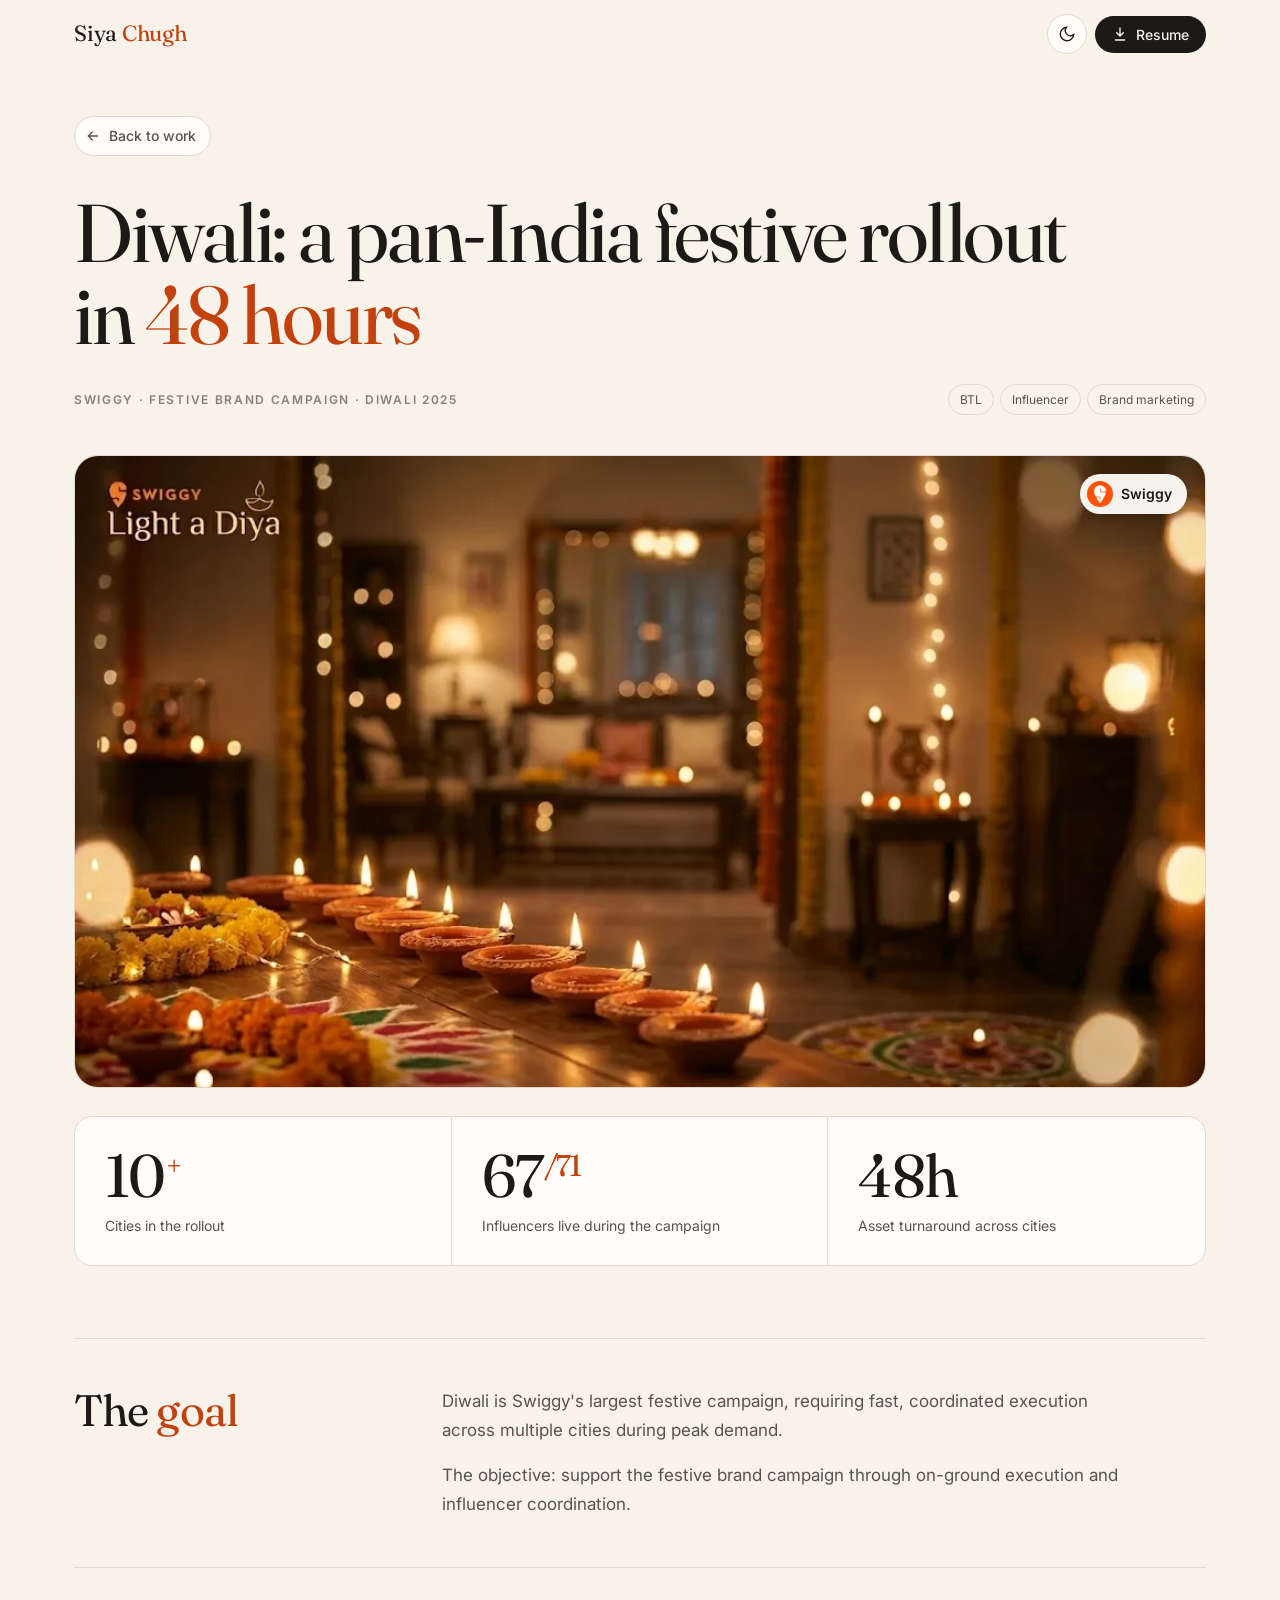
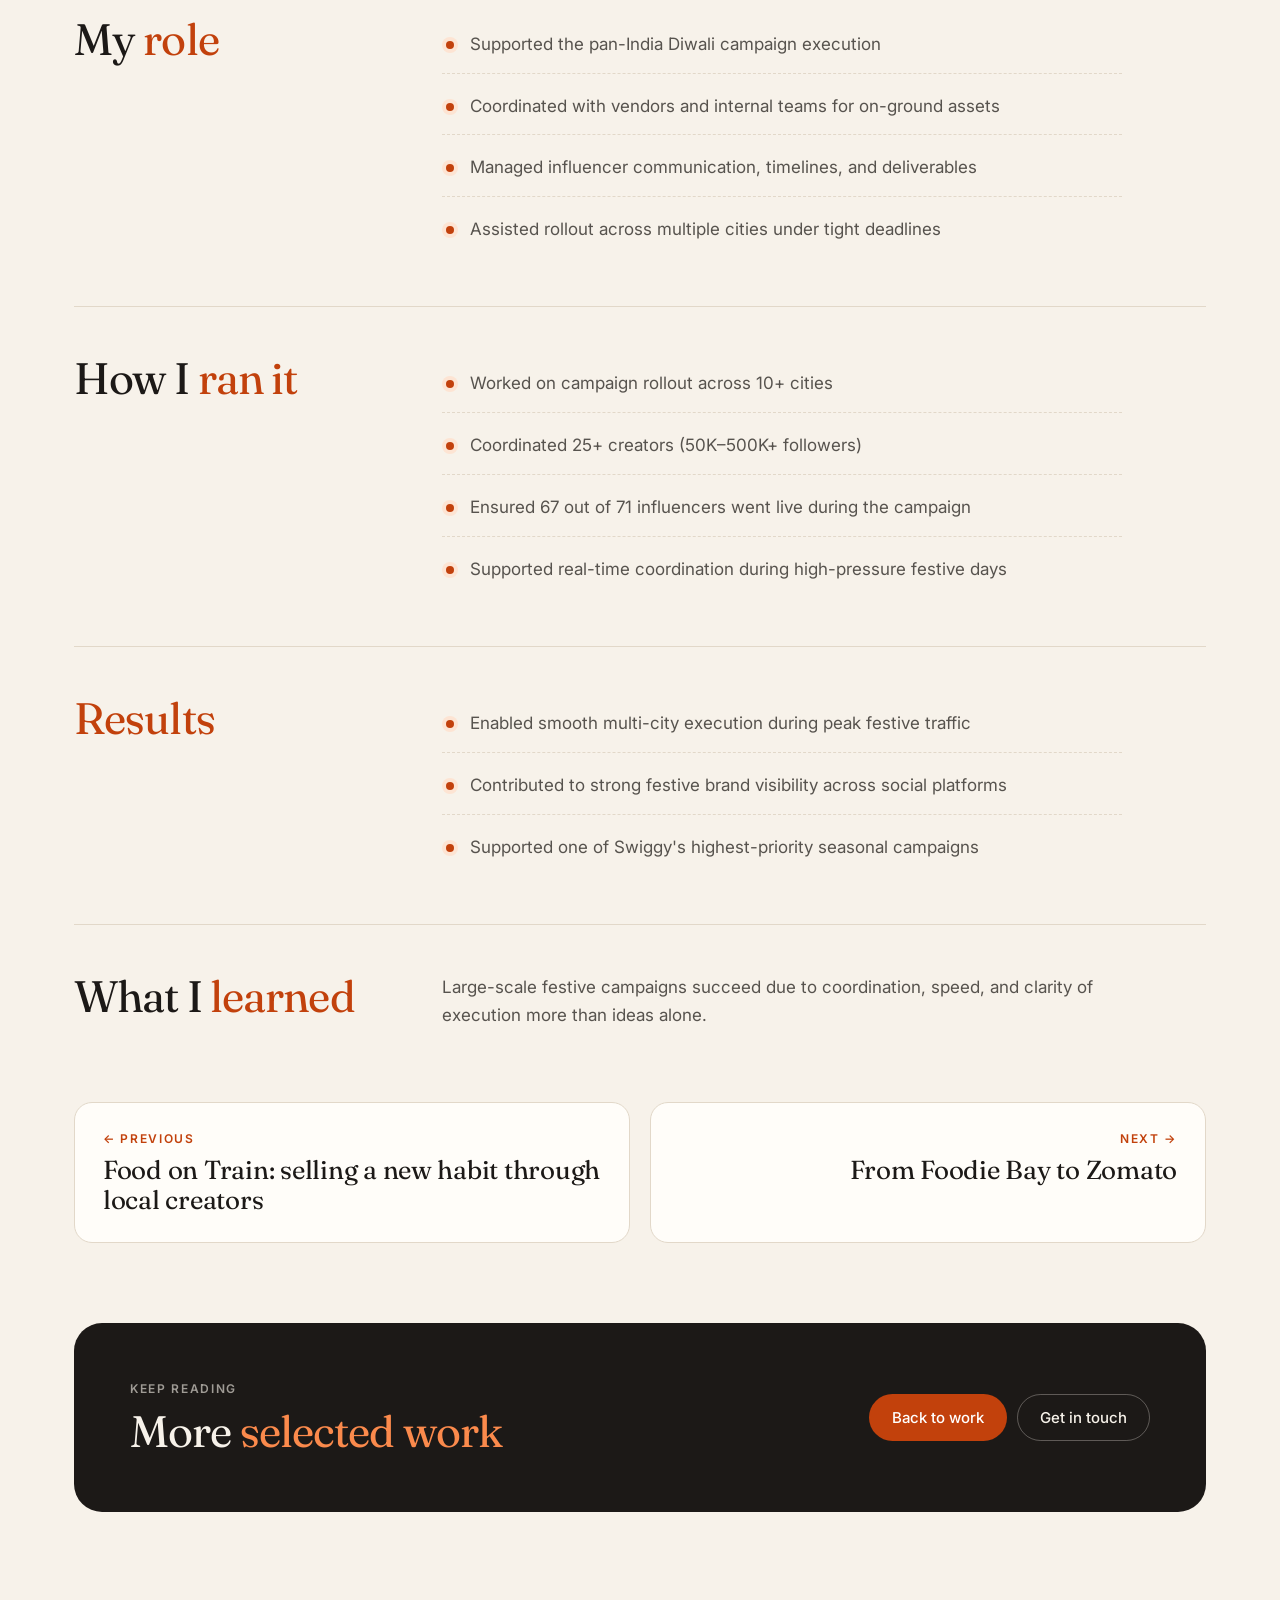
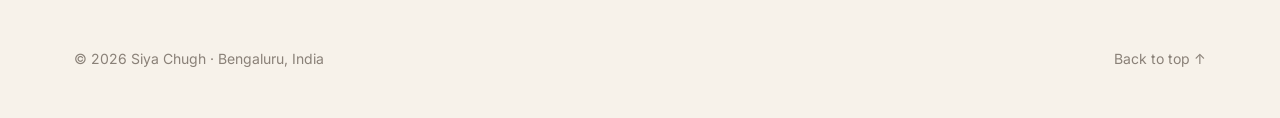
==== diwali-campaign/index.html @ 82281cc4 "Redesign pass: fonts, layout, article pages, creator reels, favicon, analytics - Drop italics; logo " ====
<!doctype html>
<html lang="en">
<head>
<meta charset="utf-8">
<meta name="viewport" content="width=device-width, initial-scale=1">
<title>Diwali campaign | Siya Chugh</title>
<meta name="description" content="Case study: on-ground execution and influencer coordination for Swiggy&#x27;s pan-India Diwali campaign across 10+ cities.">
<meta property="og:title" content="Diwali: a pan-India festive rollout in 48 hours">
<meta property="og:description" content="Swiggy&#x27;s largest festive campaign, rolled out across 10+ cities with 67 of 71 influencers live.">
<meta property="og:type" content="article">
<meta property="og:image" content="https://www.siyachugh.in/assets/diwali-og.jpg">
<meta property="og:image:width" content="1200">
<meta property="og:image:height" content="630">
<meta property="og:image:alt" content="Swiggy &#x27;Light a Diya&#x27; Diwali campaign visual: a row of lit diyas in a decorated home">
<meta name="twitter:card" content="summary_large_image">
<meta name="twitter:image" content="https://www.siyachugh.in/assets/diwali-og.jpg">
<link rel="icon" href="../favicon.ico" sizes="48x48">
<link rel="icon" type="image/png" sizes="32x32" href="../favicon-32.png">
<link rel="icon" type="image/png" sizes="192x192" href="../favicon-192.png">
<link rel="apple-touch-icon" href="../apple-touch-icon.png">
<link rel="preconnect" href="https://fonts.googleapis.com">
<link rel="preconnect" href="https://fonts.gstatic.com" crossorigin>
<link href="https://fonts.googleapis.com/css2?family=Fraunces:opsz,wght@9..144,400;9..144,600&family=Inter:wght@400;500;600&display=swap" rel="stylesheet">
<link rel="stylesheet" href="../assets/case.css">
</head>
<body>

<nav id="nav">
  <div class="wrap">
    <a href="../#work" class="logo" aria-label="Siya Chugh, go to work">Siya <span>Chugh</span></a>
    <div class="nav-right">
      <button class="icon-btn" id="theme" aria-label="Toggle colour theme">
        <svg viewBox="0 0 24 24" fill="none" stroke="currentColor" stroke-width="1.8" stroke-linecap="round"><path d="M21 12.8A9 9 0 1 1 11.2 3a7 7 0 0 0 9.8 9.8z"/></svg>
      </button>
      <a class="btn btn-primary" href="../Siya_Chugh_resume.pdf" download>
        <svg viewBox="0 0 24 24" fill="none" stroke="currentColor" stroke-width="2" stroke-linecap="round" stroke-linejoin="round"><path d="M12 3v12m0 0-5-5m5 5 5-5M5 21h14"/></svg><span>Resume</span>
      </a>
    </div>
  </div>
</nav>

<header class="cs-hero">
  <div class="wrap">
    <a class="back rv" href="../#work"><svg viewBox="0 0 24 24" fill="none" stroke="currentColor" stroke-width="2" stroke-linecap="round"><path d="M19 12H5m6-6-6 6 6 6"/></svg>Back to work</a>
    <h1 class="rv">Diwali: a pan-India festive rollout in <em>48 hours</em></h1>
    <div class="cs-meta rv">
      <div class="eyebrow">Swiggy · Festive brand campaign · Diwali 2025</div>
      <div class="tags"><span class="tag">BTL</span><span class="tag">Influencer</span><span class="tag">Brand marketing</span></div>
    </div>
    <div class="cover rv"><span class="brand-badge"><img src="../assets/swiggy-logo.webp" alt="">Swiggy</span><img src="../assets/swiggy-diwali-cover.webp" alt="Swiggy &#x27;Light a Diya&#x27; Diwali campaign visual: a row of lit diyas in a decorated home"></div>
    <div class="facts rv">
      <div class="fact"><div class="num">10<sup>+</sup></div><p>Cities in the rollout</p></div>
      <div class="fact"><div class="num">67<sup>/71</sup></div><p>Influencers live during the campaign</p></div>
      <div class="fact"><div class="num">48h</div><p>Asset turnaround across cities</p></div>
    </div>
  </div>
</header>

<main class="cs-body">
  <div class="wrap">

    <section class="block rv" id="goal">
      <div class="block-head"><h2>The <em>goal</em></h2></div>
      <div class="prose">
        <p>Diwali is Swiggy's largest festive campaign, requiring fast, coordinated execution across multiple cities during peak demand.</p>
        <p>The objective: support the festive brand campaign through on-ground execution and influencer coordination.</p>
      </div>
    </section>

    <section class="block rv" id="role">
      <div class="block-head"><h2>My <em>role</em></h2></div>
      <div class="prose">
        <ul class="results">
          <li>Supported the pan-India Diwali campaign execution</li>
          <li>Coordinated with vendors and internal teams for on-ground assets</li>
          <li>Managed influencer communication, timelines, and deliverables</li>
          <li>Assisted rollout across multiple cities under tight deadlines</li>
        </ul>
      </div>
    </section>

    <section class="block rv" id="how">
      <div class="block-head"><h2>How I <em>ran it</em></h2></div>
      <div class="prose">
        <ul class="results">
          <li>Worked on campaign rollout across 10+ cities</li>
          <li>Coordinated 25+ creators (50K–500K+ followers)</li>
          <li>Ensured 67 out of 71 influencers went live during the campaign</li>
          <li>Supported real-time coordination during high-pressure festive days</li>
        </ul>
      </div>
    </section>

    <section class="block rv" id="results">
      <div class="block-head"><h2><em>Results</em></h2></div>
      <div class="prose">
        <ul class="results">
          <li>Enabled smooth multi-city execution during peak festive traffic</li>
          <li>Contributed to strong festive brand visibility across social platforms</li>
          <li>Supported one of Swiggy's highest-priority seasonal campaigns</li>
        </ul>
      </div>
    </section>

    <section class="block rv" id="learned">
      <div class="block-head"><h2>What I <em>learned</em></h2></div>
      <div class="prose">
        <p>Large-scale festive campaigns succeed due to coordination, speed, and clarity of execution more than ideas alone.</p>
      </div>
    </section>

    <div class="pager rv" role="navigation" aria-label="More articles">
      <a class="pv" href="../food-on-train/"><small>← Previous</small><span>Food on Train: selling a new habit through local creators</span></a>
      <a class="nx" href="../foodie-bay-to-zomato/"><small>Next →</small><span>From Foodie Bay to Zomato</span></a>
    </div>

  </div>
</main>

<section class="cs-next">
  <div class="wrap">
    <div class="next rv">
      <div><div class="eyebrow">Keep reading</div><h2>More <em>selected work</em></h2></div>
      <div style="display:flex;gap:10px;flex-wrap:wrap">
        <a class="btn btn-accent" href="../#work">Back to work</a>
        <a class="btn btn-ghost" href="../#contact">Get in touch</a>
      </div>
    </div>
  </div>
</section>

<footer>
  <div class="wrap"><span>© 2026 Siya Chugh · Bengaluru, India</span><a href="#" style="text-decoration:none">Back to top ↑</a></div>
</footer>

<script src="../assets/case.js"></script>
<script>window.va=window.va||function(){(window.vaq=window.vaq||[]).push(arguments)};</script>
<script defer src="/_vercel/insights/script.js"></script>
</body>
</html>
---- assets/case.css ----
/* Shared styles for the article / case study pages */
:root{
  --bg:#f7f2ea; --bg-2:#efe7da; --card:#fffdf9; --ink:#1c1917; --ink-2:#57534e; --ink-3:#8a8178;
  --line:#e2d8c9; --accent:#c2410c; --accent-soft:#fde4d3; --accent-ink:#9a3412; --dark:#1c1917; --on-dark:#f7f2ea;
  --radius:18px; --max:1180px;
  --serif:"Fraunces",Georgia,serif; --sans:"Inter",system-ui,-apple-system,sans-serif;
}
:root[data-theme="dark"]{
  --bg:#141210; --bg-2:#1c1916; --card:#201c19; --ink:#f3ede4; --ink-2:#bdb3a7; --ink-3:#8a8178;
  --line:#342e29; --accent:#fb8a4c; --accent-soft:#3a2216; --accent-ink:#fdba8c; --dark:#0d0b0a; --on-dark:#f3ede4;
}
*{box-sizing:border-box;margin:0;padding:0}
html{scroll-behavior:smooth;scroll-padding-top:80px}
body{background:var(--bg);color:var(--ink);font-family:var(--sans);font-size:16px;line-height:1.6;-webkit-font-smoothing:antialiased;overflow-x:hidden}
img{display:block;max-width:100%}
a{color:inherit}
.wrap{max-width:var(--max);margin:0 auto;padding:0 24px}
em{font-style:normal;font-family:var(--serif)}
.eyebrow{font-size:12px;letter-spacing:.14em;text-transform:uppercase;color:var(--ink-3);font-weight:600}
h2{font-family:var(--serif);font-weight:400;font-size:clamp(30px,4vw,44px);line-height:1.08;letter-spacing:-.02em}
h2 em{color:var(--accent)}

.btn{display:inline-flex;align-items:center;gap:8px;padding:13px 22px;border-radius:999px;font:500 15px var(--sans);text-decoration:none;border:1px solid transparent;cursor:pointer;transition:transform .2s,background .2s,border-color .2s}
.btn:hover{transform:translateY(-2px)}
.btn-primary{background:var(--ink);color:var(--bg)}
.btn-accent{background:var(--accent);color:#fff}
.btn-ghost{border-color:var(--line);background:var(--card)}
.btn-ghost:hover{border-color:var(--ink)}
.btn svg{width:16px;height:16px}

nav{position:fixed;inset:0 0 auto;z-index:50;transition:background .3s,border-color .3s;border-bottom:1px solid transparent}
nav.scrolled{background:color-mix(in srgb,var(--bg) 82%,transparent);backdrop-filter:blur(14px);-webkit-backdrop-filter:blur(14px);border-color:var(--line)}
nav .wrap{display:flex;align-items:center;justify-content:space-between;height:68px}
.logo{font-family:var(--serif);font-size:22px;text-decoration:none;letter-spacing:-.01em}
.logo span{color:var(--accent)}
.nav-right{display:flex;gap:8px;align-items:center}
.icon-btn{width:40px;height:40px;border-radius:50%;border:1px solid var(--line);background:var(--card);display:grid;place-items:center;cursor:pointer;color:var(--ink)}
.icon-btn svg{width:18px;height:18px}
.nav-right .btn{padding:9px 16px;font-size:14px}
@media (max-width:480px){.nav-right .btn span{display:none}}

.tags{display:flex;gap:6px;flex-wrap:wrap}
.tag{font-size:12px;padding:5px 11px;border:1px solid var(--line);border-radius:999px;color:var(--ink-2)}
footer{padding:36px 0 48px;color:var(--ink-3);font-size:14px}
footer .wrap{display:flex;justify-content:space-between;gap:16px;flex-wrap:wrap}
.rv{opacity:0;transform:translateY(24px);transition:opacity .8s cubic-bezier(.2,.7,.2,1),transform .8s cubic-bezier(.2,.7,.2,1)}
.rv.in{opacity:1;transform:none}
@media (prefers-reduced-motion:reduce){.rv{opacity:1;transform:none;transition:none}html{scroll-behavior:auto}}

/* hero */
.back{display:inline-flex;align-items:center;gap:8px;font-size:14px;font-weight:500;color:var(--ink-2);text-decoration:none;padding:8px 14px 8px 10px;border:1px solid var(--line);border-radius:999px;background:var(--card);transition:color .2s,border-color .2s}
.back:hover{color:var(--ink);border-color:var(--ink)}
.back svg{width:16px;height:16px;transition:transform .25s}
.back:hover svg{transform:translateX(-3px)}
.cs-hero{padding:116px 0 0}
.cs-hero h1{font-family:var(--serif);font-weight:400;font-size:clamp(40px,6.4vw,84px);line-height:1;letter-spacing:-.03em;margin:36px 0 28px;max-width:1000px}
.cs-hero h1 em{color:var(--accent)}
.cs-meta{display:flex;justify-content:space-between;align-items:center;gap:20px;flex-wrap:wrap;padding-bottom:40px}
.cover{position:relative;border-radius:24px;overflow:hidden;border:1px solid var(--line);background:var(--bg-2);aspect-ratio:1024/572}
.cover img{width:100%;height:100%;object-fit:cover}
.brand-badge{position:absolute;right:18px;top:18px;z-index:1;display:inline-flex;align-items:center;gap:8px;padding:7px 15px 7px 7px;border-radius:999px;background:rgba(255,253,249,.95);color:#1c1917;font-size:14px;font-weight:600;box-shadow:0 6px 18px -8px rgba(0,0,0,.45)}
.cover .brand-badge img{width:26px;height:26px;border-radius:50%;object-fit:contain}
.brand-badge i{width:26px;height:26px;border-radius:50%;background:#e2372f;display:block}
.facts{display:grid;grid-template-columns:repeat(3,1fr);border:1px solid var(--line);border-radius:var(--radius);overflow:hidden;background:var(--card);margin-top:28px}
.fact{padding:28px 30px;border-right:1px solid var(--line)}
.fact:last-child{border-right:0}
.fact .num{font-family:var(--serif);font-size:clamp(40px,5vw,60px);line-height:1;letter-spacing:-.03em}
.fact .num sup{color:var(--accent);font-size:.5em;vertical-align:.7em;margin-left:2px}
.fact p{font-size:14px;color:var(--ink-2);margin-top:10px}

/* body */
.cs-body{padding:72px 0 40px}
.block{display:grid;grid-template-columns:320px 1fr;gap:48px;padding:48px 0;border-top:1px solid var(--line)}
.block-head{position:sticky;top:100px;align-self:start}
.prose{max-width:680px;color:var(--ink-2);font-size:17px;line-height:1.7}
.prose p+p{margin-top:16px}
.prose strong{color:var(--ink);font-weight:500}
.steps{list-style:none;counter-reset:s;max-width:720px}
.steps li{counter-increment:s;display:grid;grid-template-columns:64px 1fr;gap:18px;padding:18px 0;border-bottom:1px dashed var(--line);color:var(--ink-2)}
.steps li:last-child{border-bottom:0}
.steps li::before{content:counter(s,decimal-leading-zero);font-family:var(--serif);font-size:30px;line-height:1;color:var(--ink);letter-spacing:-.02em}
.steps h3{font-size:16px;font-weight:600;color:var(--ink);margin-bottom:2px}
.results{list-style:none;display:grid;gap:4px}
.results li{position:relative;padding:14px 0 14px 28px;border-bottom:1px dashed var(--line)}
.results li:last-child{border-bottom:0}
.results li::before{content:"";position:absolute;left:4px;top:25px;width:8px;height:8px;border-radius:50%;background:var(--accent);box-shadow:0 0 0 4px var(--accent-soft)}
.source{margin-top:22px}
.source a{color:var(--accent);font-weight:500;font-size:15px}

/* reels */
.reels-sec{background:var(--bg-2);border-radius:28px;padding:48px 40px;margin:24px 0 8px}
.reels-head{display:flex;justify-content:space-between;align-items:end;gap:20px;flex-wrap:wrap;margin-bottom:32px}
.reels-head h2{margin-top:10px}
.reels-head p{color:var(--ink-2);max-width:340px}
.reels{display:grid;grid-template-columns:repeat(3,1fr);gap:20px}
.reel{background:var(--card);border:1px solid var(--line);border-radius:var(--radius);padding:24px;display:flex;flex-direction:column;gap:20px;transition:transform .35s,box-shadow .35s}
.reel:hover{transform:translateY(-4px);box-shadow:0 30px 60px -30px rgba(28,25,23,.35)}
.reel-cover{position:relative;display:block;aspect-ratio:9/16;border-radius:calc(var(--radius) - 6px);overflow:hidden;background:var(--bg-2)}
.reel-cover img{width:100%;height:100%;object-fit:cover;display:block;transition:transform .5s}
.reel:hover .reel-cover img{transform:scale(1.04)}
.reel-cover::after{content:"";position:absolute;inset:0;background:linear-gradient(180deg,rgba(0,0,0,.45) 0%,rgba(0,0,0,0) 30%,rgba(0,0,0,0) 70%,rgba(0,0,0,.35) 100%)}
.reel-views{position:absolute;top:12px;left:12px;z-index:1;display:flex;align-items:center;gap:6px;padding:6px 11px;border-radius:999px;background:rgba(0,0,0,.6);color:#fff;font-size:13px;font-weight:600;backdrop-filter:blur(6px);-webkit-backdrop-filter:blur(6px)}
.reel-views svg{width:14px;height:14px}
.reel-play{position:absolute;top:50%;left:50%;z-index:1;width:56px;height:56px;margin:-28px 0 0 -28px;border-radius:50%;display:grid;place-items:center;background:rgba(255,255,255,.88);color:#1c1917}
.reel-play svg{width:22px;height:22px;margin-left:3px}
.reel-top{display:flex;align-items:center;gap:12px}
.avatar{width:44px;height:44px;border-radius:50%;flex:none;display:grid;place-items:center;background:var(--accent-soft);color:var(--accent)}
.avatar svg{width:22px;height:22px}
.reel h3{font-size:16px;font-weight:600;word-break:break-all;line-height:1.3}
.reel .region{font-size:13px;color:var(--ink-3);display:flex;align-items:center;gap:5px}
.reel .region svg{width:13px;height:13px}
.reel .btn{margin-top:auto;justify-content:center}

/* previous / next */
.pager{display:grid;grid-template-columns:1fr 1fr;gap:20px;padding:24px 0 0}
.pager a{display:flex;flex-direction:column;gap:8px;padding:26px 28px;border:1px solid var(--line);border-radius:var(--radius);background:var(--card);text-decoration:none;transition:transform .3s,border-color .3s}
.pager a:hover{transform:translateY(-3px);border-color:var(--ink)}
.pager a.nx{text-align:right;align-items:flex-end}
.pager small{font-size:12px;letter-spacing:.14em;text-transform:uppercase;font-weight:600;color:var(--accent)}
.pager span{font-family:var(--serif);font-size:clamp(20px,2.4vw,26px);line-height:1.15;letter-spacing:-.01em}

.cs-next{padding:40px 0 100px}
.next{display:flex;justify-content:space-between;align-items:center;gap:24px;flex-wrap:wrap;background:var(--dark);color:var(--on-dark);border-radius:28px;padding:clamp(32px,5vw,56px)}
.next h2{font-size:clamp(28px,4vw,44px);margin-top:10px}
.next h2 em{color:#fb8a4c}
.next .eyebrow{color:rgba(247,242,234,.6)}
.next .btn-ghost{background:transparent;color:var(--on-dark);border-color:rgba(247,242,234,.3)}
.next .btn-ghost:hover{border-color:var(--on-dark)}

@media (max-width:860px){
  .block{grid-template-columns:1fr;gap:20px;padding:36px 0}
  .block-head{position:static}
  .reels{grid-template-columns:1fr}
  .reels-sec{padding:32px 20px}
  .facts{grid-template-columns:1fr}
  .fact{border-right:0;border-bottom:1px solid var(--line);padding:22px}
  .fact:last-child{border-bottom:0}
  .steps li{grid-template-columns:48px 1fr;gap:12px}
  .steps li::before{font-size:24px}
  .pager{grid-template-columns:1fr}
  .pager a.nx{text-align:left;align-items:flex-start}
}
@media (max-width:600px){.wrap{padding:0 16px}.cs-hero{padding-top:96px}.cs-body{padding-top:40px}.brand-badge{right:12px;top:12px;font-size:13px}}
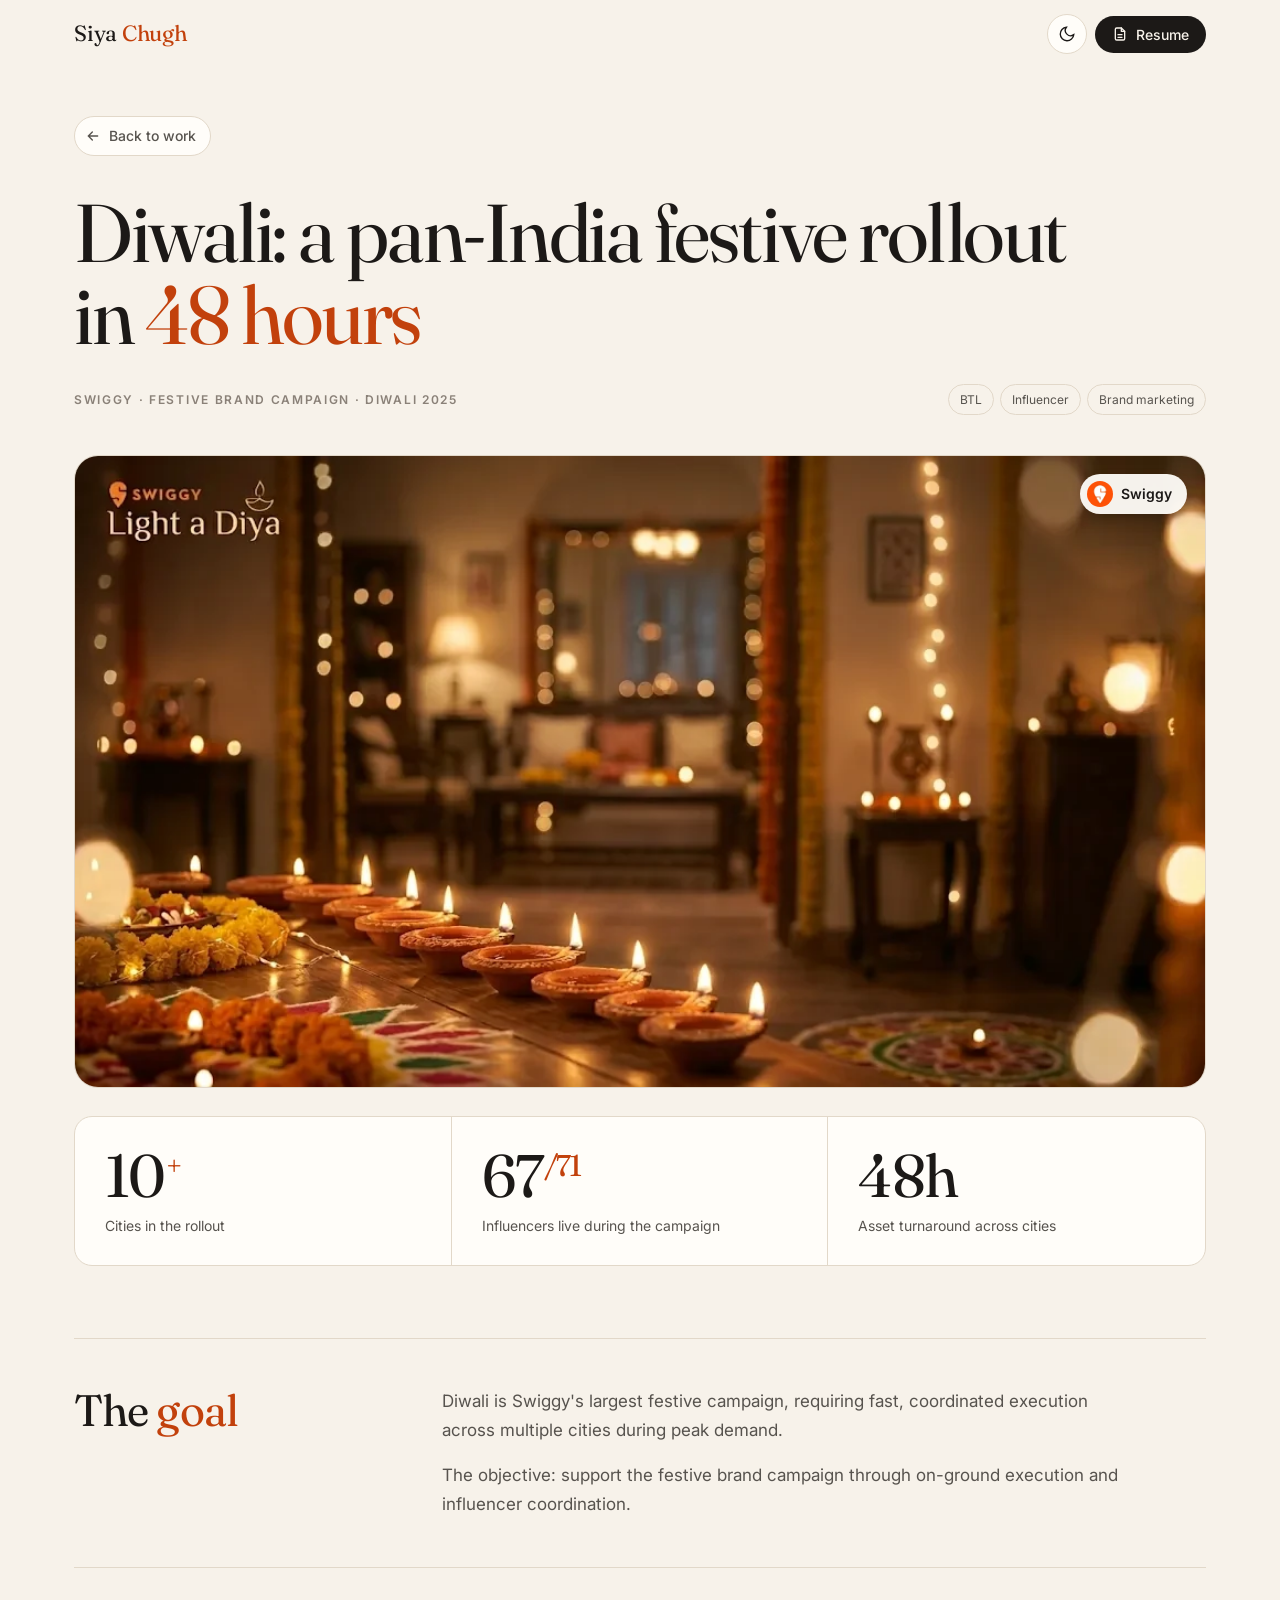
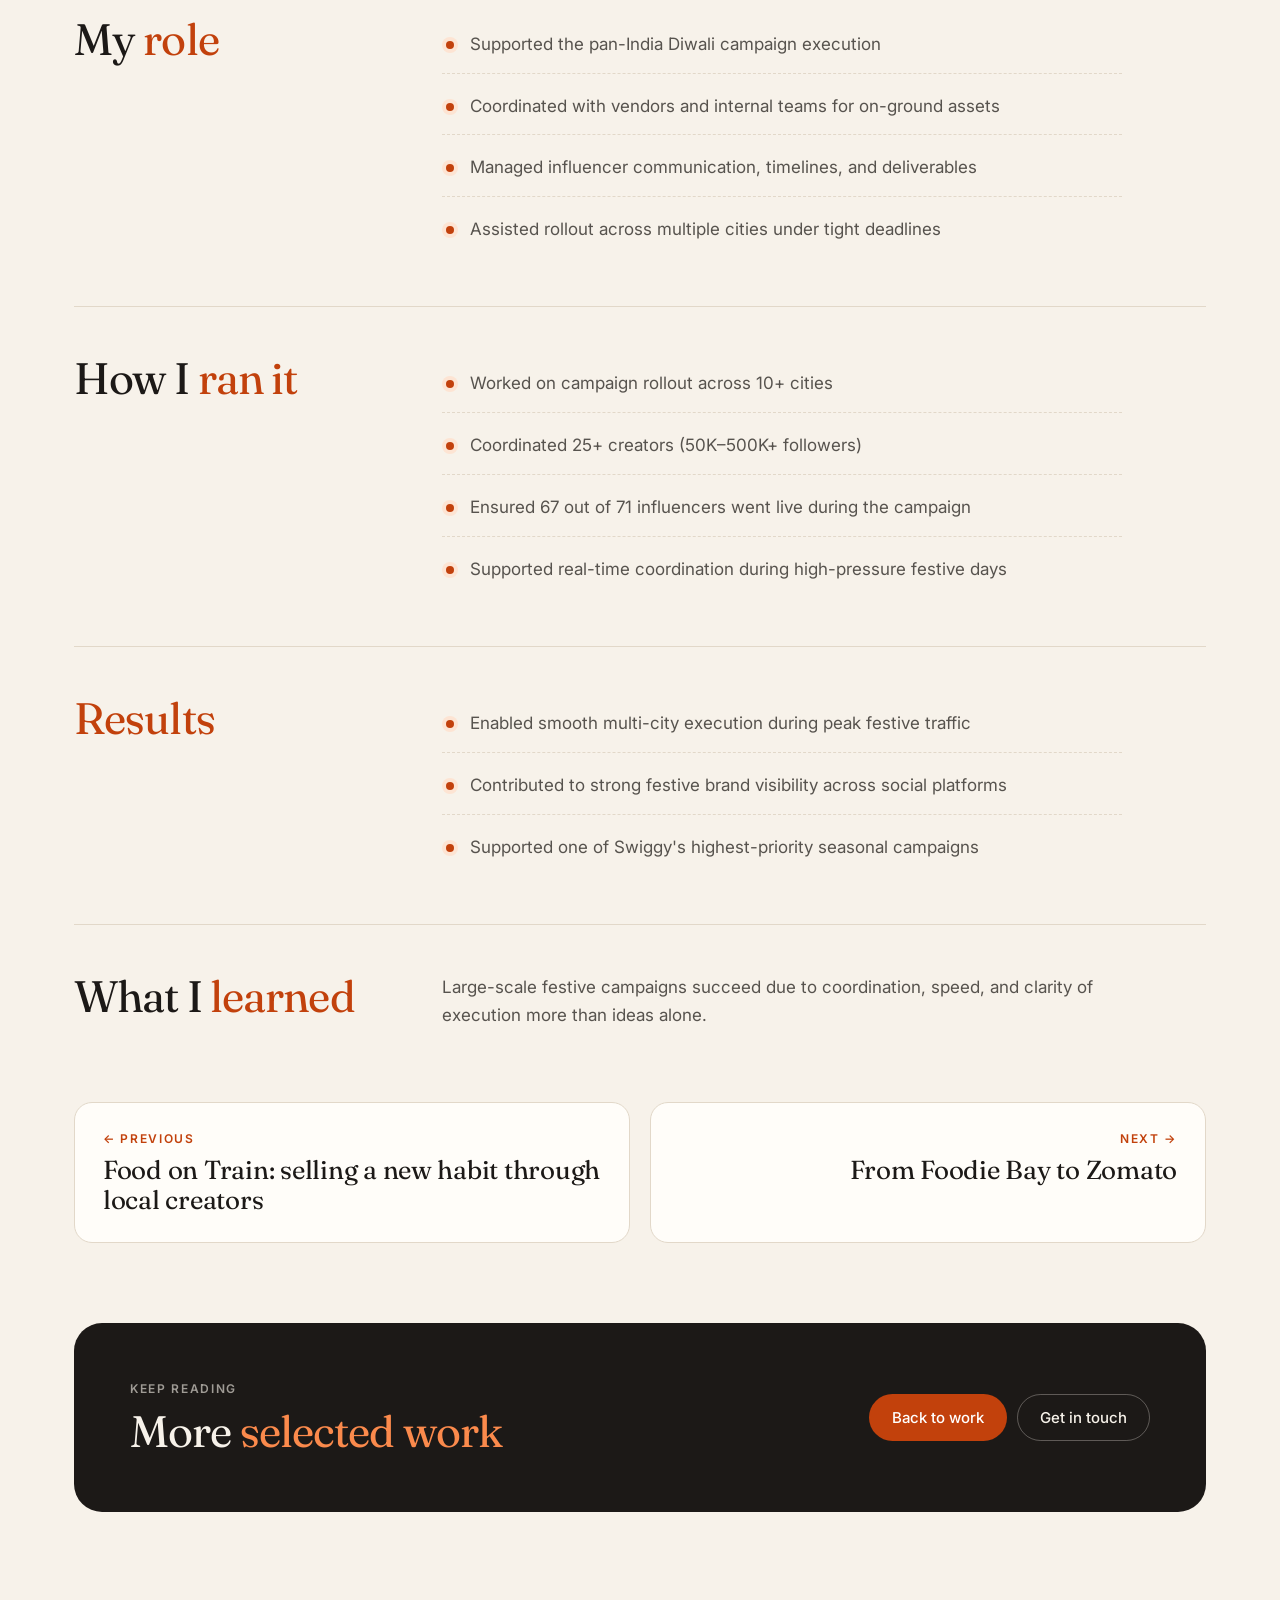
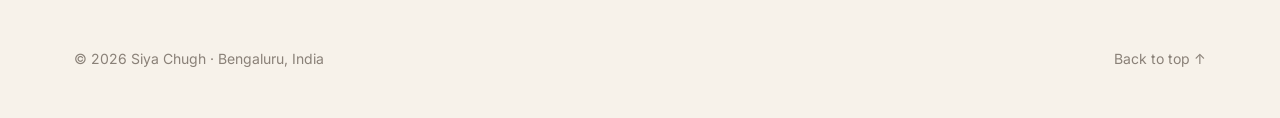
==== commit fb66b41a: "Top-right Resume button opens the resume preview page Co-Authored-By: Claude Fable 5.2 <noreply@anth" ====
--- a/diwali-campaign/index.html
+++ b/diwali-campaign/index.html
@@ -32,8 +32,8 @@
       <button class="icon-btn" id="theme" aria-label="Toggle colour theme">
         <svg viewBox="0 0 24 24" fill="none" stroke="currentColor" stroke-width="1.8" stroke-linecap="round"><path d="M21 12.8A9 9 0 1 1 11.2 3a7 7 0 0 0 9.8 9.8z"/></svg>
       </button>
-      <a class="btn btn-primary" href="../Siya_Chugh_resume.pdf" download>
-        <svg viewBox="0 0 24 24" fill="none" stroke="currentColor" stroke-width="2" stroke-linecap="round" stroke-linejoin="round"><path d="M12 3v12m0 0-5-5m5 5 5-5M5 21h14"/></svg><span>Resume</span>
+      <a class="btn btn-primary" href="../resume/" target="_blank" rel="noopener">
+        <svg viewBox="0 0 24 24" fill="none" stroke="currentColor" stroke-width="2" stroke-linecap="round" stroke-linejoin="round"><path d="M14 3H7a2 2 0 0 0-2 2v14a2 2 0 0 0 2 2h10a2 2 0 0 0 2-2V8z"/><path d="M14 3v5h5M9 13h6M9 17h6"/></svg><span>Resume</span>
       </a>
     </div>
   </div>
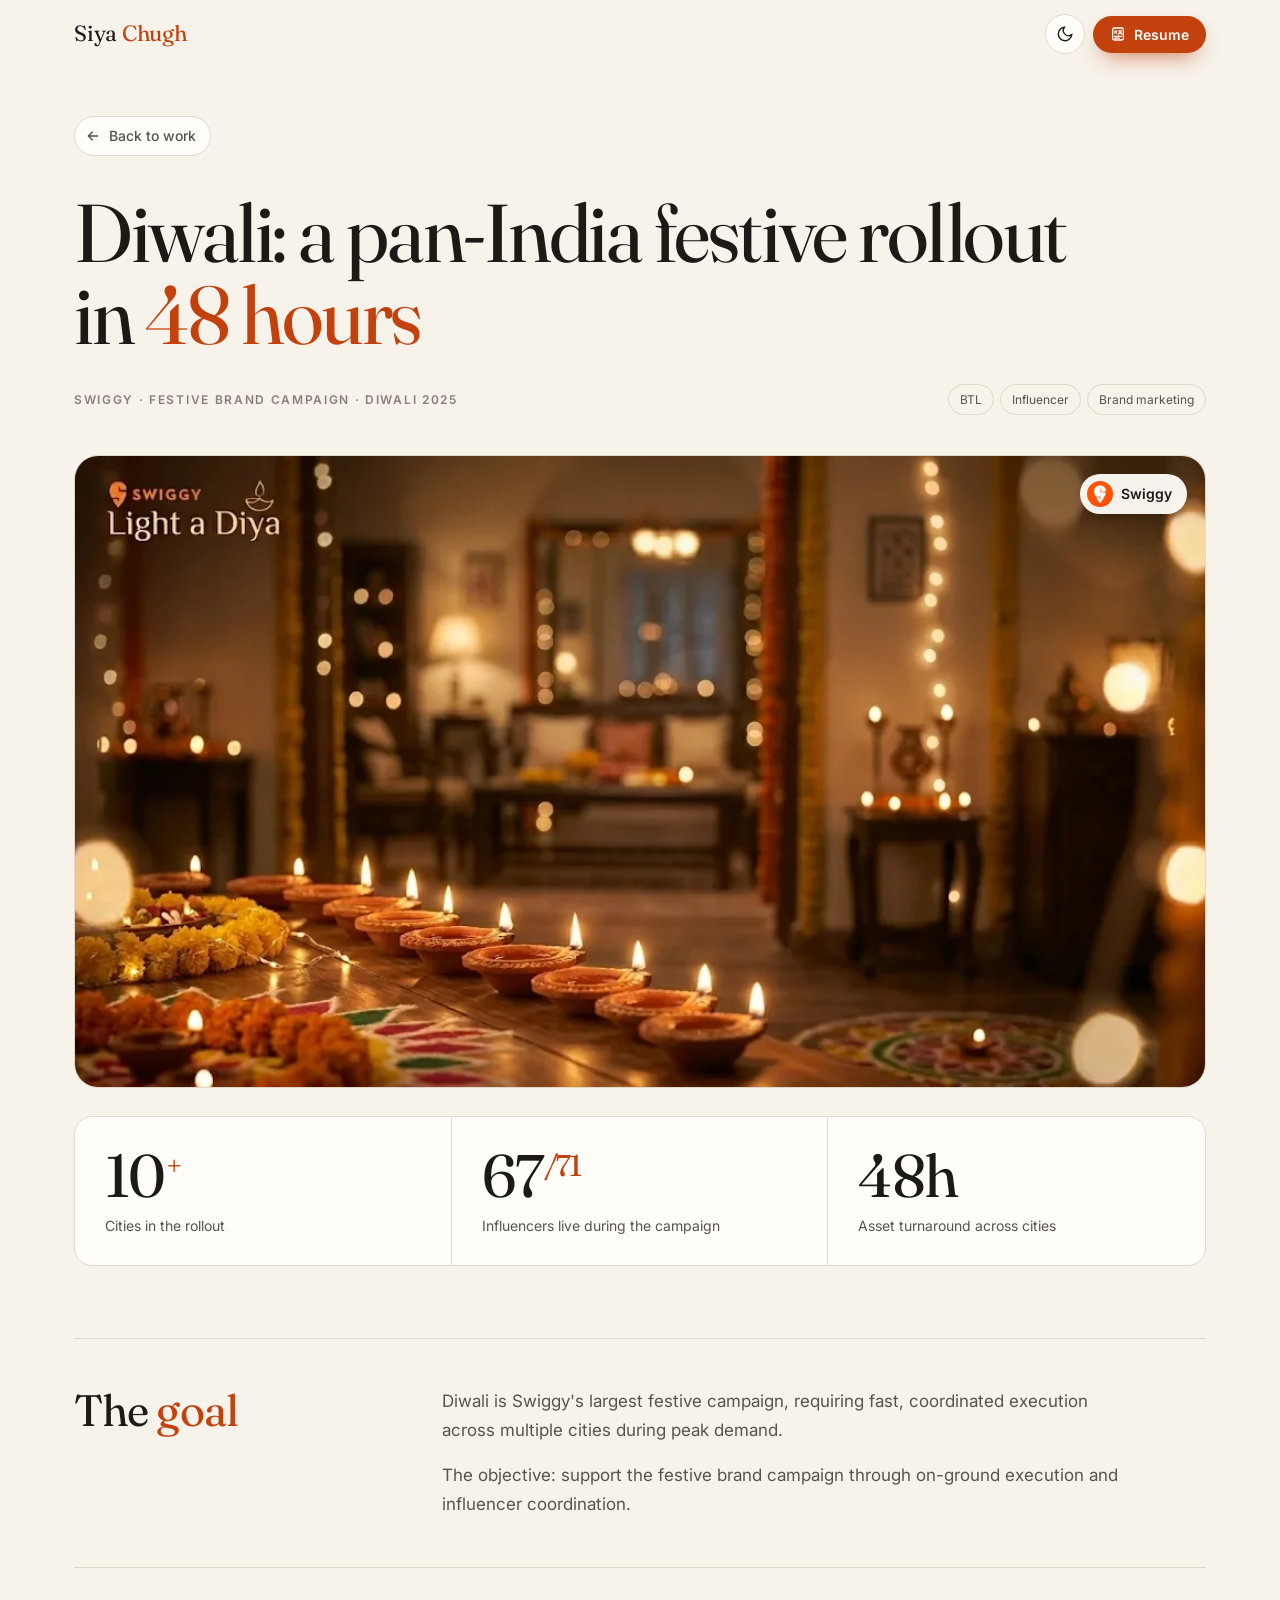
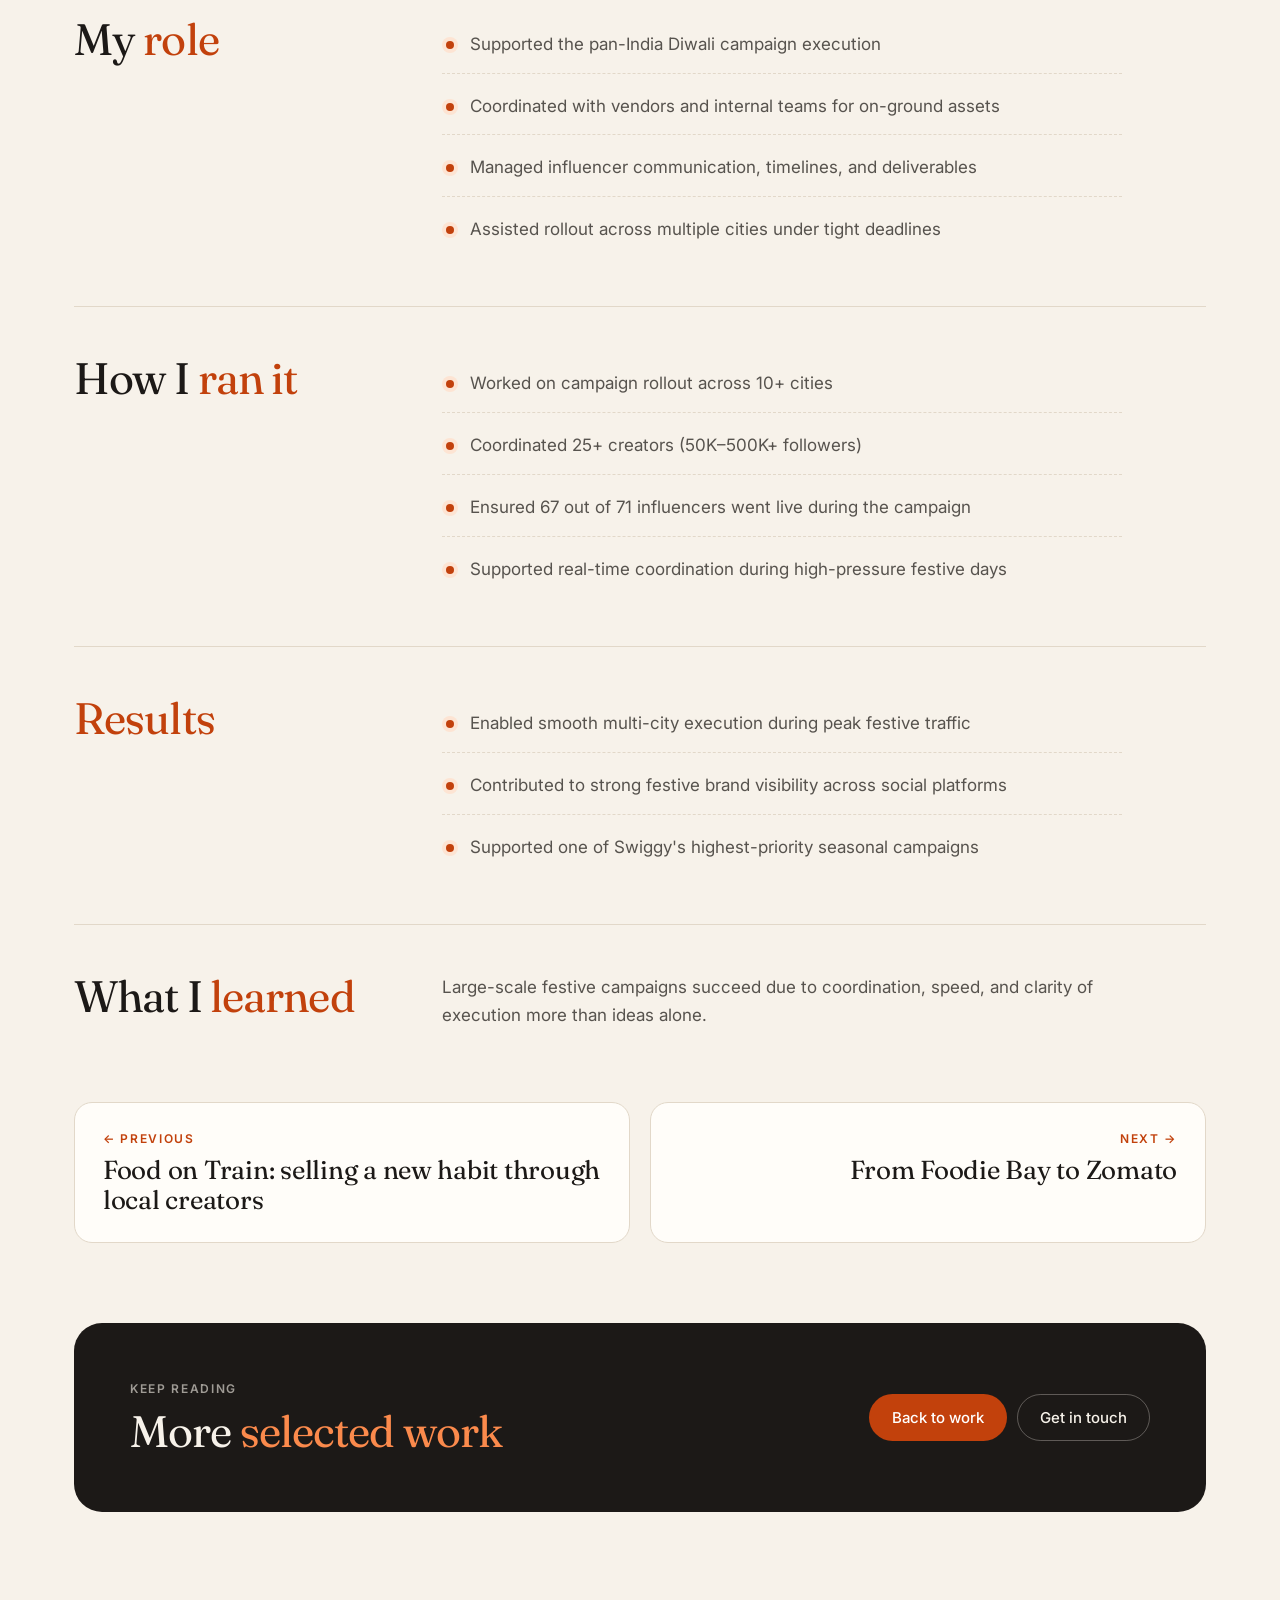
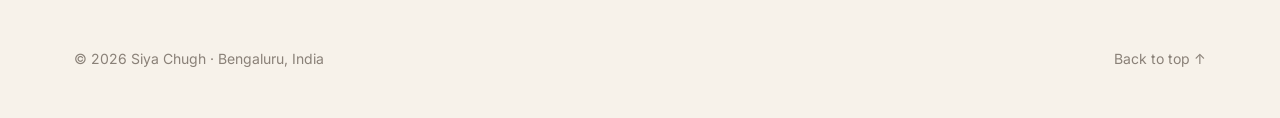
==== commit 828203e4: "Eye-catching Resume button with CV icon; brand logos link to experience Also remove the Preview resu" ====
--- a/diwali-campaign/index.html
+++ b/diwali-campaign/index.html
@@ -32,8 +32,8 @@
       <button class="icon-btn" id="theme" aria-label="Toggle colour theme">
         <svg viewBox="0 0 24 24" fill="none" stroke="currentColor" stroke-width="1.8" stroke-linecap="round"><path d="M21 12.8A9 9 0 1 1 11.2 3a7 7 0 0 0 9.8 9.8z"/></svg>
       </button>
-      <a class="btn btn-primary" href="../resume/" target="_blank" rel="noopener">
-        <svg viewBox="0 0 24 24" fill="none" stroke="currentColor" stroke-width="2" stroke-linecap="round" stroke-linejoin="round"><path d="M14 3H7a2 2 0 0 0-2 2v14a2 2 0 0 0 2 2h10a2 2 0 0 0 2-2V8z"/><path d="M14 3v5h5M9 13h6M9 17h6"/></svg><span>Resume</span>
+      <a class="btn btn-resume" href="../resume/" target="_blank" rel="noopener">
+        <svg viewBox="0 0 24 24" fill="none" stroke="currentColor" stroke-width="1.9" stroke-linecap="round" stroke-linejoin="round" aria-hidden="true"><rect x="4" y="3" width="16" height="18" rx="2.5"/><circle cx="15.2" cy="8.3" r="1.7"/><path d="M12.4 12.9c.4-1.4 1.5-2.2 2.8-2.2s2.4.8 2.8 2.2"/><path d="M7 7.6h3.2M7 10.4h2.6M7 15.6h10M7 18.2h7"/></svg><span>Resume</span>
       </a>
     </div>
   </div>
--- a/assets/case.css
+++ b/assets/case.css
@@ -23,6 +23,11 @@
 .btn{display:inline-flex;align-items:center;gap:8px;padding:13px 22px;border-radius:999px;font:500 15px var(--sans);text-decoration:none;border:1px solid transparent;cursor:pointer;transition:transform .2s,background .2s,border-color .2s}
 .btn:hover{transform:translateY(-2px)}
 .btn-primary{background:var(--ink);color:var(--bg)}
+.btn-resume{position:relative;background:var(--accent);color:#fff;font-weight:600;box-shadow:0 10px 22px -10px rgba(194,65,12,.85)}
+.btn-resume svg{width:18px;height:18px}
+.btn-resume::after{content:"";position:absolute;inset:-1px;border-radius:999px;border:2px solid var(--accent);opacity:0;pointer-events:none;animation:ring 2.2s ease-out infinite}
+@keyframes ring{0%{transform:scale(1);opacity:.75}75%,100%{transform:scale(1.22,1.55);opacity:0}}
+@media (prefers-reduced-motion:reduce){.btn-resume::after{animation:none}}
 .btn-accent{background:var(--accent);color:#fff}
 .btn-ghost{border-color:var(--line);background:var(--card)}
 .btn-ghost:hover{border-color:var(--ink)}
@@ -37,7 +42,7 @@
 .icon-btn{width:40px;height:40px;border-radius:50%;border:1px solid var(--line);background:var(--card);display:grid;place-items:center;cursor:pointer;color:var(--ink)}
 .icon-btn svg{width:18px;height:18px}
 .nav-right .btn{padding:9px 16px;font-size:14px}
-@media (max-width:480px){.nav-right .btn span{display:none}}
+@media (max-width:480px){.nav-right .btn{padding:9px 13px}}
 
 .tags{display:flex;gap:6px;flex-wrap:wrap}
 .tag{font-size:12px;padding:5px 11px;border:1px solid var(--line);border-radius:999px;color:var(--ink-2)}
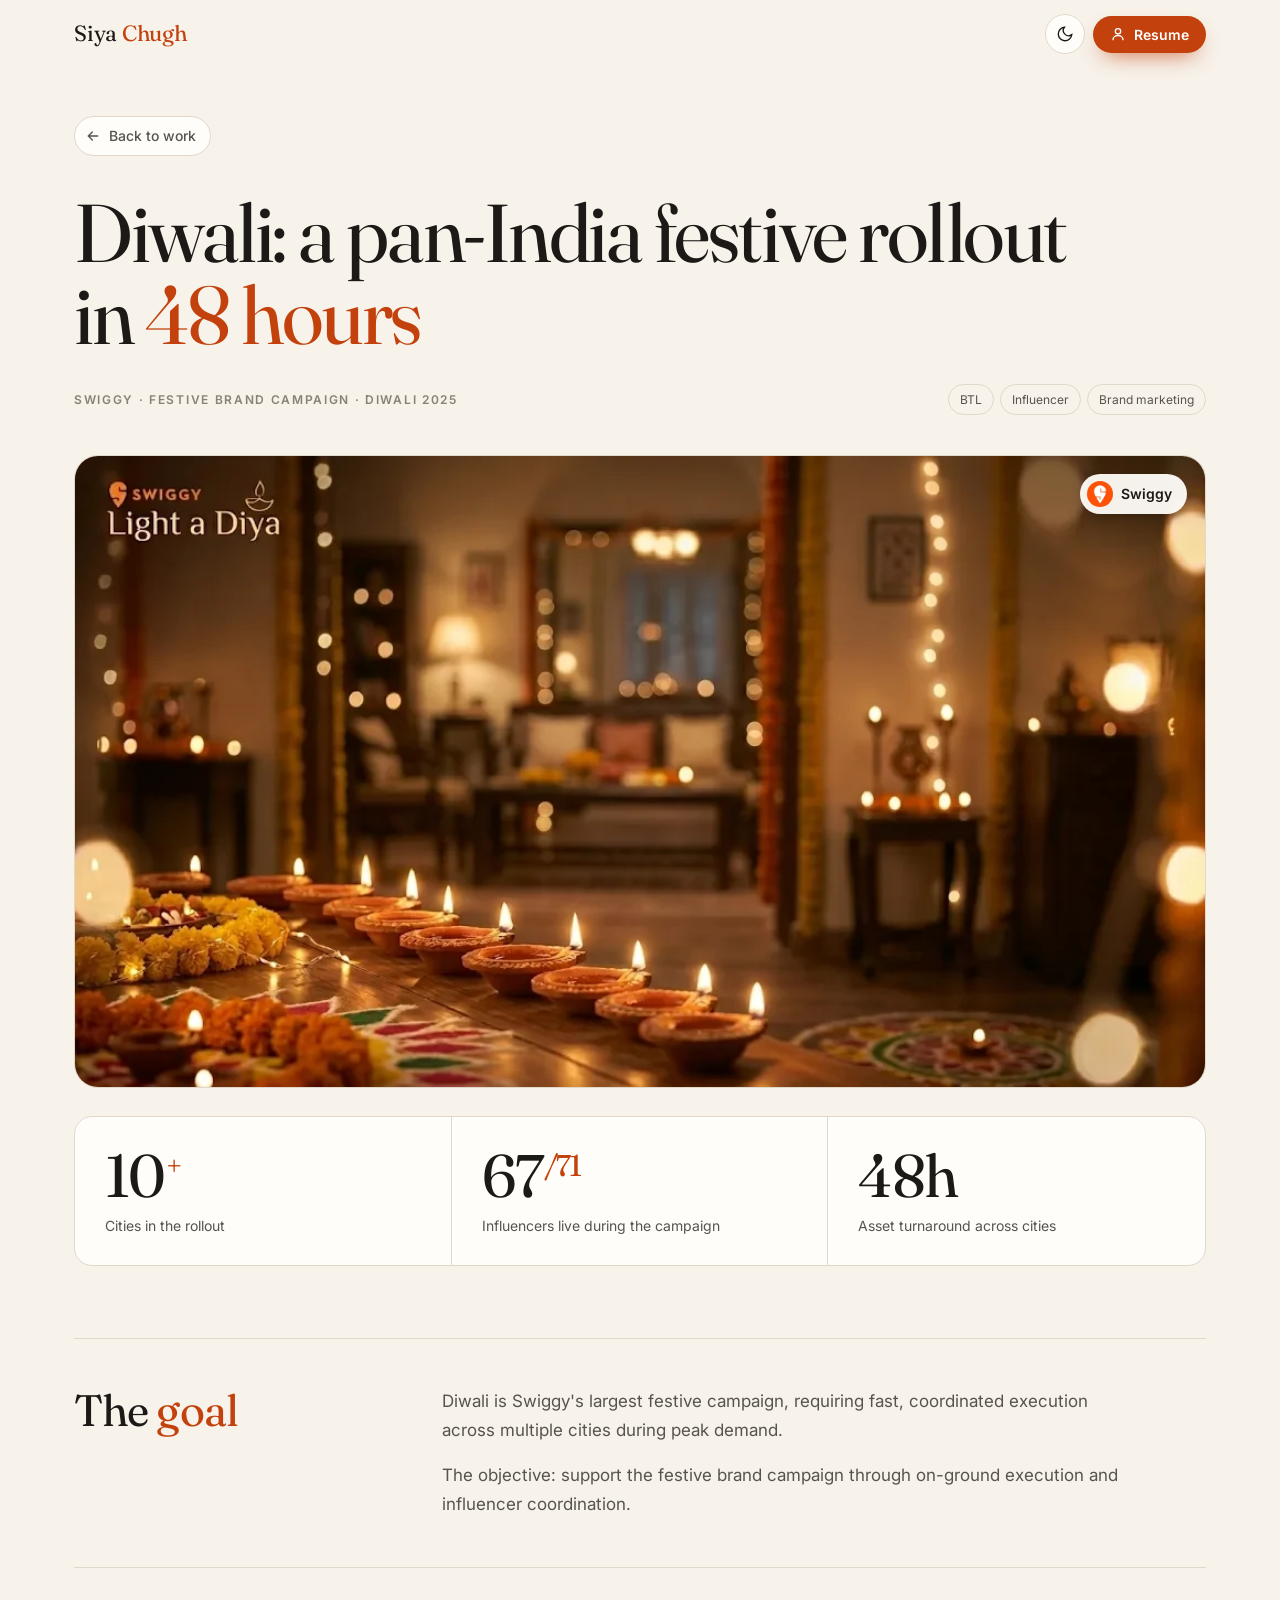
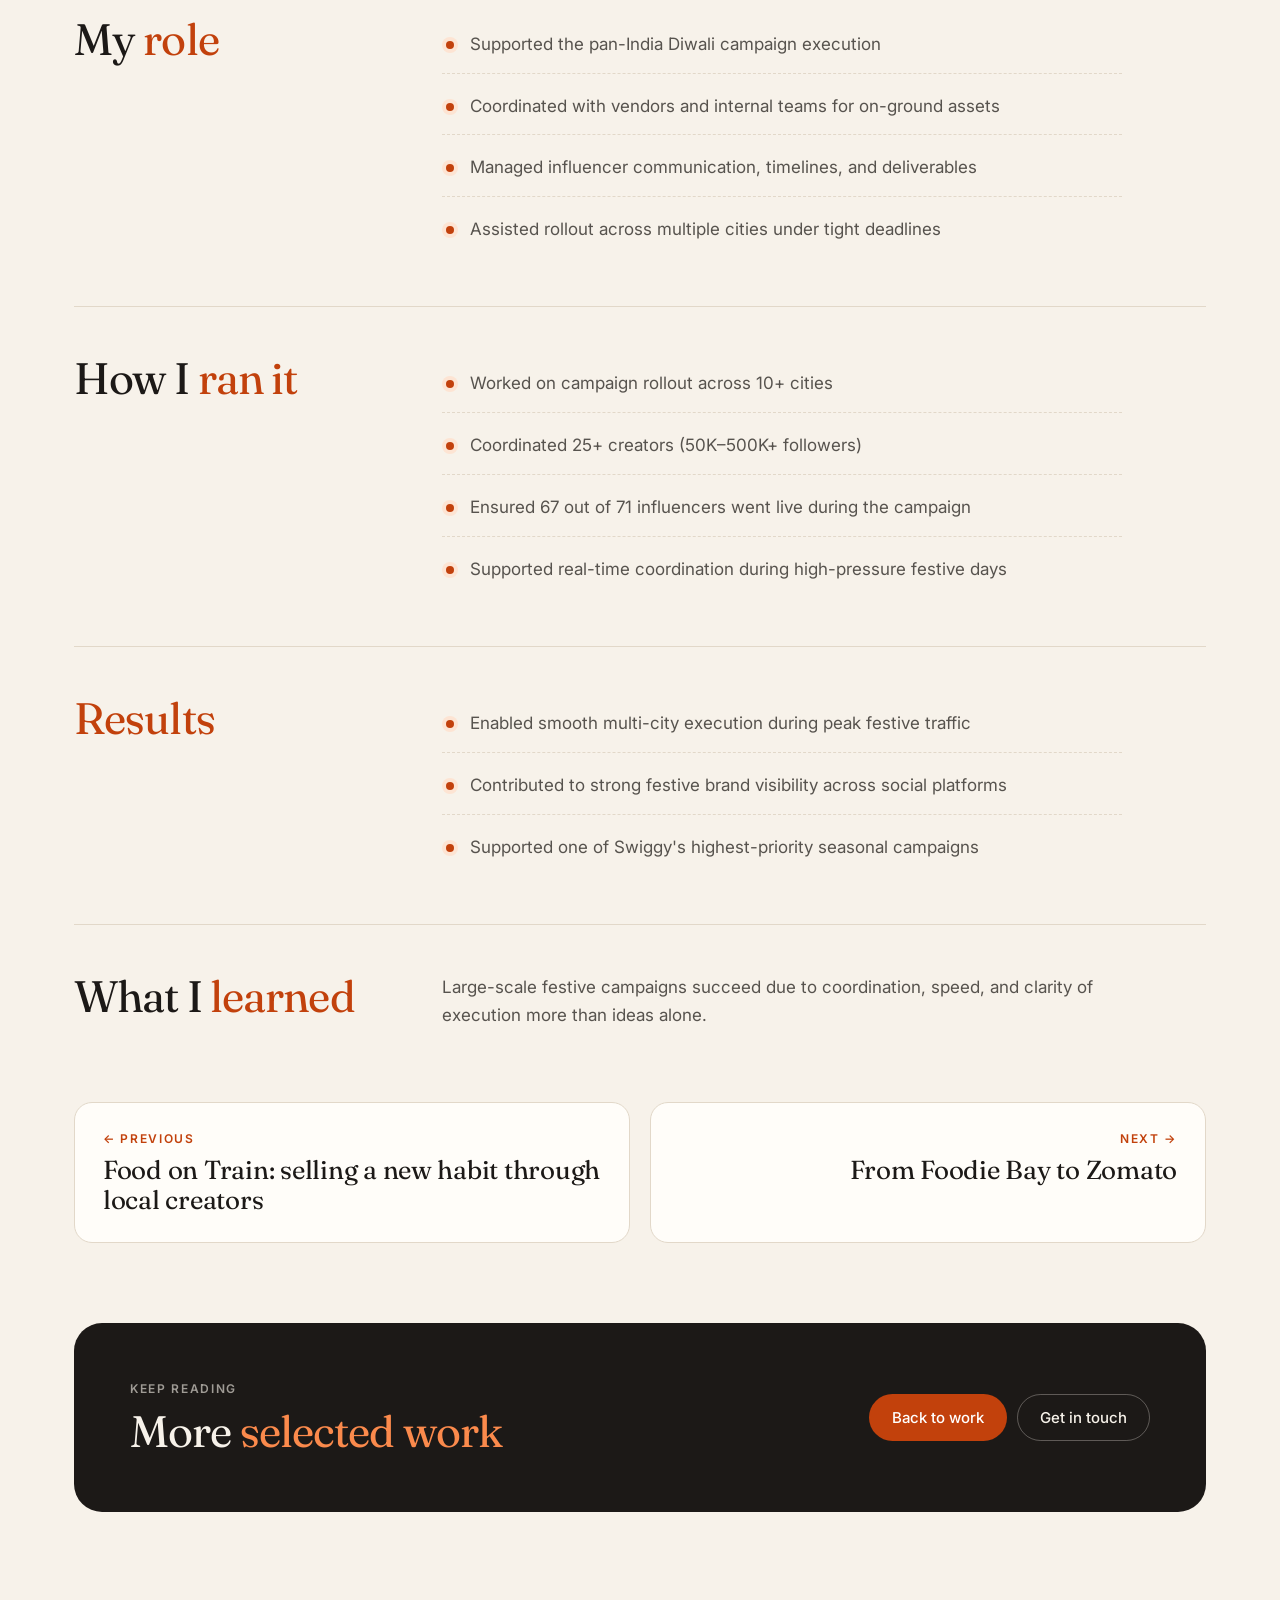
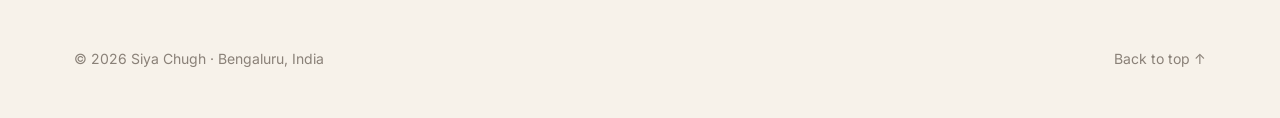
==== commit c2e076a0: "Person icon on Resume button, tidy Copy button, scripted logo scrolling Co-Authored-By: Claude Fable" ====
--- a/diwali-campaign/index.html
+++ b/diwali-campaign/index.html
@@ -33,7 +33,7 @@
         <svg viewBox="0 0 24 24" fill="none" stroke="currentColor" stroke-width="1.8" stroke-linecap="round"><path d="M21 12.8A9 9 0 1 1 11.2 3a7 7 0 0 0 9.8 9.8z"/></svg>
       </button>
       <a class="btn btn-resume" href="../resume/" target="_blank" rel="noopener">
-        <svg viewBox="0 0 24 24" fill="none" stroke="currentColor" stroke-width="1.9" stroke-linecap="round" stroke-linejoin="round" aria-hidden="true"><rect x="4" y="3" width="16" height="18" rx="2.5"/><circle cx="15.2" cy="8.3" r="1.7"/><path d="M12.4 12.9c.4-1.4 1.5-2.2 2.8-2.2s2.4.8 2.8 2.2"/><path d="M7 7.6h3.2M7 10.4h2.6M7 15.6h10M7 18.2h7"/></svg><span>Resume</span>
+        <svg viewBox="0 0 24 24" fill="none" stroke="currentColor" stroke-width="2" stroke-linecap="round" stroke-linejoin="round" aria-hidden="true"><circle cx="12" cy="8" r="4"/><path d="M4.5 20.5c0-3.7 3.4-6.2 7.5-6.2s7.5 2.5 7.5 6.2"/></svg><span>Resume</span>
       </a>
     </div>
   </div>
--- a/assets/case.css
+++ b/assets/case.css
@@ -25,9 +25,6 @@
 .btn-primary{background:var(--ink);color:var(--bg)}
 .btn-resume{position:relative;background:var(--accent);color:#fff;font-weight:600;box-shadow:0 10px 22px -10px rgba(194,65,12,.85)}
 .btn-resume svg{width:18px;height:18px}
-.btn-resume::after{content:"";position:absolute;inset:-1px;border-radius:999px;border:2px solid var(--accent);opacity:0;pointer-events:none;animation:ring 2.2s ease-out infinite}
-@keyframes ring{0%{transform:scale(1);opacity:.75}75%,100%{transform:scale(1.22,1.55);opacity:0}}
-@media (prefers-reduced-motion:reduce){.btn-resume::after{animation:none}}
 .btn-accent{background:var(--accent);color:#fff}
 .btn-ghost{border-color:var(--line);background:var(--card)}
 .btn-ghost:hover{border-color:var(--ink)}
